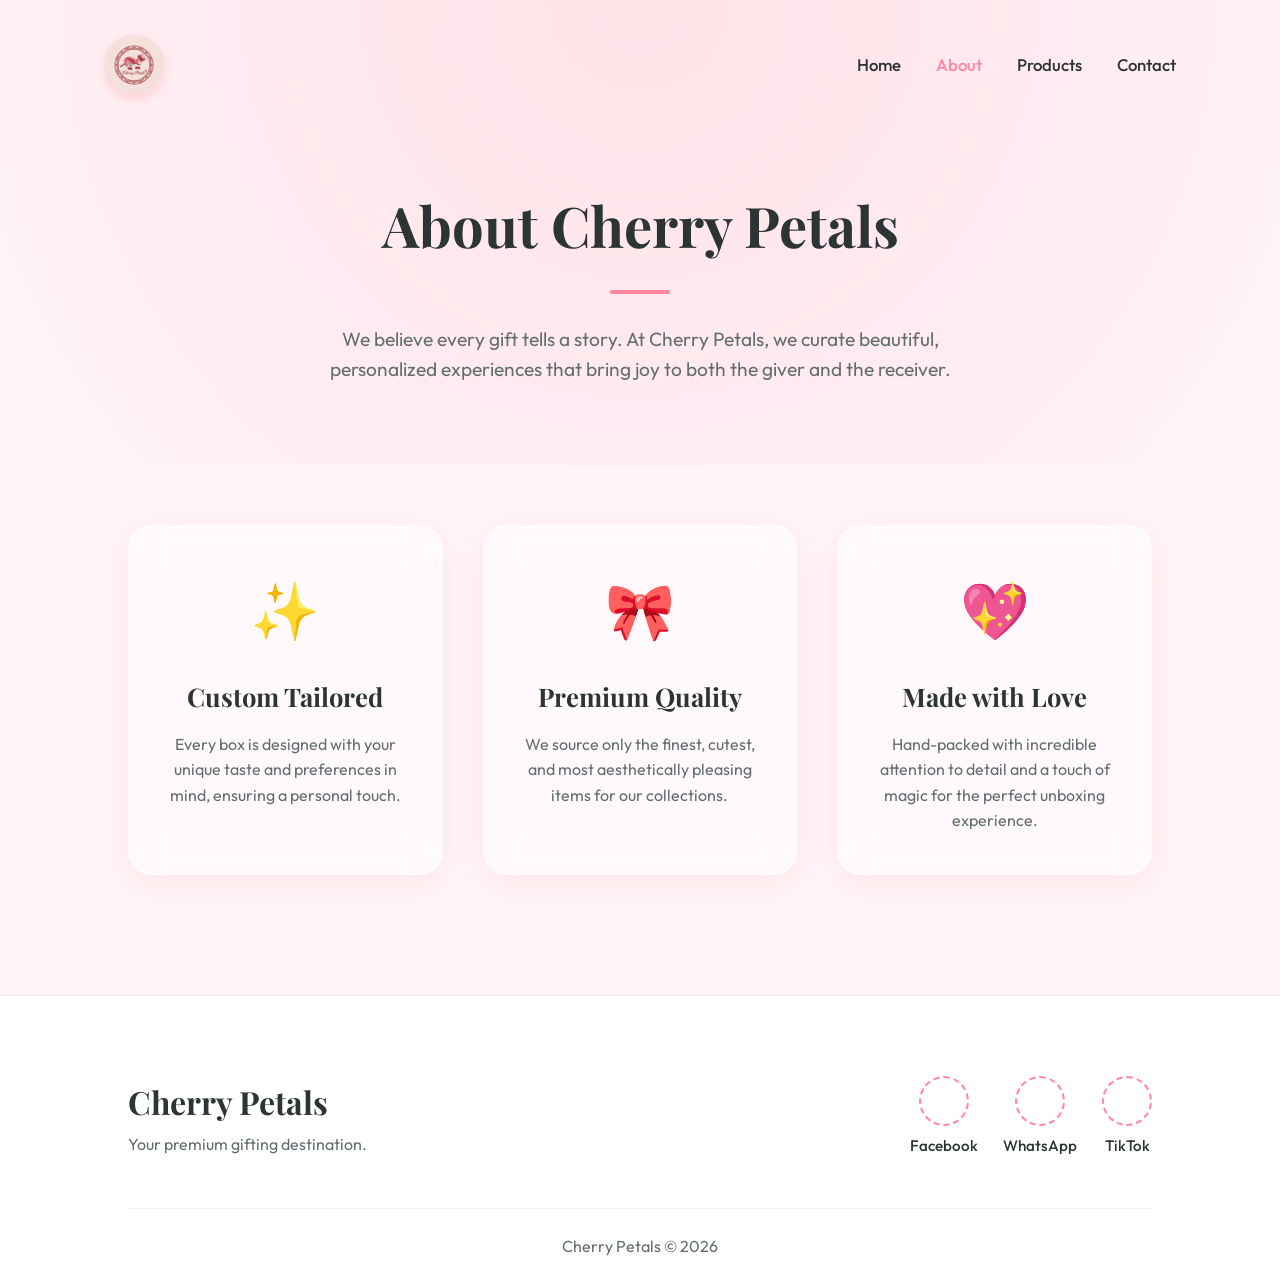
==== about.html @ 0134125d "Initial commit - Cherry Petals commercial website" ====
<!DOCTYPE html>
<html lang="en">
<head>
    <meta charset="UTF-8">
    <meta name="viewport" content="width=device-width, initial-scale=1.0">
    <title>About Us | Cherry Petals</title>
    <meta name="description" content="Learn about Cherry Petals and why we curate the most beautiful gift boxes.">
    <link rel="preconnect" href="https://fonts.googleapis.com">
    <link rel="preconnect" href="https://fonts.gstatic.com" crossorigin>
    <link href="https://fonts.googleapis.com/css2?family=Outfit:wght@300;400;500;600&family=Playfair+Display:ital,wght@0,500;0,700;1,500&display=swap" rel="stylesheet">
    <link rel="stylesheet" href="styles.css">
    <style>
        .page-header {
            padding: 180px 10% 80px;
            text-align: center;
            background: radial-gradient(circle at top, #ffe1e8, var(--color-bg));
        }
        .page-header h1 {
            font-size: 3.5rem;
            margin-bottom: 20px;
        }
    </style>
</head>
<body>
    <nav class="glass-nav">
        <a href="index.html" class="logo-link">
            <img src="logo.jpg" alt="Cherry Petals Logo" class="logo-img">
        </a>
        <ul class="nav-links">
            <li><a href="index.html">Home</a></li>
            <li><a href="about.html" class="active">About</a></li>
            <li><a href="products.html">Products</a></li>
            <li><a href="contact.html">Contact</a></li>
        </ul>
    </nav>

    <header class="page-header">
        <div class="fade-in">
            <h1>About Cherry Petals</h1>
            <div class="underline"></div>
            <p style="margin-top: 30px; font-size: 1.2rem; max-width: 700px; margin-left: auto; margin-right: auto;">We believe every gift tells a story. At Cherry Petals, we curate beautiful, personalized experiences that bring joy to both the giver and the receiver.</p>
        </div>
    </header>

    <section class="about section-padding" style="padding-top: 60px;">
        <div class="about-grid">
            <div class="about-card glass fade-in">
                <div class="icon">✨</div>
                <h3>Custom Tailored</h3>
                <p>Every box is designed with your unique taste and preferences in mind, ensuring a personal touch.</p>
            </div>
            <div class="about-card glass fade-in delay-1">
                <div class="icon">🎀</div>
                <h3>Premium Quality</h3>
                <p>We source only the finest, cutest, and most aesthetically pleasing items for our collections.</p>
            </div>
            <div class="about-card glass fade-in delay-2">
                <div class="icon">💖</div>
                <h3>Made with Love</h3>
                <p>Hand-packed with incredible attention to detail and a touch of magic for the perfect unboxing experience.</p>
            </div>
        </div>
    </section>

    <footer class="footer">
        <div class="footer-content">
            <div class="footer-brand">
                <h2>Cherry Petals</h2>
                <p>Your premium gifting destination.</p>
            </div>
            <div class="social-links">
                <a href="https://www.facebook.com/share/1LGD14v7tM/?mibextid=wwXIfr" target="_blank" class="social-link-btn" aria-label="Facebook">
                    <span class="social-icon icon-facebook"></span>
                    <span class="social-name">Facebook</span>
                </a>
                <a href="https://wa.me/message/VE3ZSJIRPRCED1" target="_blank" class="social-link-btn" aria-label="WhatsApp">
                    <span class="social-icon icon-whatsapp"></span>
                    <span class="social-name">WhatsApp</span>
                </a>
                <a href="https://www.tiktok.com/@cherrypetals.lk?_r=1&_d=eg89a3f0jg91gm&sec_uid=MS4wLjABAAAACxtYW-KMU2tDMF90jdB__lsEaH--p1K-cIGL5XS49ApT7owlwa-7-KqRl5Gn8ZcJ&share_author_id=7610807435310695444&sharer_language=en&source=h5_m&u_code=db12d05f31i88l&item_author_type=2&utm_source=copy&tt_from=copy&enable_checksum=1&utm_medium=ios&share_link_id=8C6FF704-BF75-47BC-959C-82381703C71C&user_id=6794592670955717637&sec_user_id=MS4wLjABAAAAMgBlQ-HchUgLqjPi6_clXM1JOXq6gWkn93S_bmZo5ovNsRGbRbEDdUxbeBIaihMK&social_share_type=5&ug_btm=b2878,b5836&utm_campaign=client_share&share_app_id=1233." target="_blank" class="social-link-btn" aria-label="TikTok">
                    <span class="social-icon icon-tiktok"></span>
                    <span class="social-name">TikTok</span>
                </a>
            </div>
        </div>
        <div class="footer-bottom">
            <p>Cherry Petals &copy; 2026</p>
        </div>
    </footer>

    <script src="script.js"></script>
</body>
</html>
---- styles.css ----
:root {
    --color-bg: #fff5f7;
    --color-primary: #ffb7c5;
    --color-primary-dark: #ff85a1;
    --color-text: #2d3436;
    --color-text-light: #636e72;
    --color-white: #ffffff;
    
    --glass-bg: rgba(255, 255, 255, 0.45);
    --glass-border: rgba(255, 255, 255, 0.7);
    --glass-shadow: 0 8px 32px 0 rgba(255, 183, 197, 0.25);
    
    --font-heading: 'Playfair Display', serif;
    --font-body: 'Outfit', sans-serif;
}

* {
    margin: 0;
    padding: 0;
    box-sizing: border-box;
}

body {
    font-family: var(--font-body);
    background-color: var(--color-bg);
    color: var(--color-text);
    line-height: 1.6;
    overflow-x: hidden;
}

html {
    scroll-behavior: smooth;
}

/* Glassmorphism Utility */
.glass {
    background: var(--glass-bg);
    backdrop-filter: blur(16px);
    -webkit-backdrop-filter: blur(16px);
    border: 1px solid var(--glass-border);
    box-shadow: var(--glass-shadow);
    border-radius: 24px;
}

/* Typography */
h1, h2, h3 {
    font-family: var(--font-heading);
    color: var(--color-text);
}

p {
    color: var(--color-text-light);
}

.section-padding {
    padding: 120px 10%;
}

.section-title {
    text-align: center;
    margin-bottom: 60px;
}

.section-title h2 {
    font-size: 2.8rem;
    margin-bottom: 15px;
}

.underline {
    width: 60px;
    height: 4px;
    background: var(--color-primary-dark);
    margin: 0 auto;
    border-radius: 4px;
}

/* Buttons */
.btn-primary {
    display: inline-block;
    padding: 14px 32px;
    background: linear-gradient(135deg, var(--color-primary), var(--color-primary-dark));
    color: var(--color-white);
    text-decoration: none;
    border-radius: 50px;
    font-weight: 600;
    transition: transform 0.3s ease, box-shadow 0.3s ease;
    border: none;
    cursor: pointer;
}

.btn-primary:hover {
    transform: translateY(-3px);
    box-shadow: 0 10px 20px rgba(255, 133, 161, 0.4);
}

.btn-outline {
    display: inline-block;
    padding: 12px 28px;
    background: transparent;
    color: var(--color-primary-dark);
    text-decoration: none;
    border-radius: 50px;
    font-weight: 600;
    transition: all 0.3s ease;
    border: 2px solid var(--color-primary-dark);
    cursor: pointer;
}

.btn-outline:hover {
    background: var(--color-primary-dark);
    color: var(--color-white);
}

/* Navigation */
.glass-nav {
    position: fixed;
    top: 20px;
    left: 50%;
    transform: translateX(-50%);
    width: 90%;
    max-width: 1200px;
    display: flex;
    justify-content: space-between;
    align-items: center;
    padding: 15px 40px;
    z-index: 1000;
    border-radius: 50px;
}

.logo-link {
    display: flex;
    align-items: center;
    text-decoration: none;
    transition: transform 0.3s ease;
}

.logo-link:hover {
    transform: scale(1.05);
}

.logo-img {
    height: 60px;
    width: 60px;
    object-fit: cover;
    border-radius: 50%;
    box-shadow: 0 4px 10px rgba(255, 133, 161, 0.3);
}

.nav-links {
    display: flex;
    list-style: none;
    gap: 35px;
}

.nav-links a {
    text-decoration: none;
    color: var(--color-text);
    font-weight: 500;
    font-size: 1.05rem;
    transition: color 0.3s ease;
}

.nav-links a:hover,
.nav-links a.active {
    color: var(--color-primary-dark);
}

/* Hero Section */
.hero {
    min-height: 100vh;
    display: flex;
    align-items: center;
    justify-content: space-between;
    position: relative;
    overflow: hidden;
    gap: 40px;
    background: radial-gradient(circle at top right, #ffe1e8, var(--color-bg));
}

.hero::before {
    content: '';
    position: absolute;
    width: 600px;
    height: 600px;
    background: var(--color-primary);
    border-radius: 50%;
    filter: blur(180px);
    top: -150px;
    right: -100px;
    opacity: 0.4;
    z-index: -1;
}

.hero-content {
    flex: 1;
    padding: 50px;
    z-index: 10;
}

.hero-content h1 {
    font-size: 4.5rem;
    line-height: 1.1;
    margin-bottom: 25px;
    color: var(--color-text);
}

.hero-content p {
    font-size: 1.25rem;
    margin-bottom: 35px;
}

.hero-image {
    flex: 1;
    display: flex;
    justify-content: center;
    align-items: center;
    position: relative;
}

.hero-image img {
    width: 100%;
    max-width: 550px;
    border-radius: 30px;
    box-shadow: 0 25px 50px rgba(0,0,0,0.1);
    transform: rotate(2deg);
    transition: transform 0.6s cubic-bezier(0.175, 0.885, 0.32, 1.275);
}

.hero-image img:hover {
    transform: rotate(0deg) scale(1.03);
}

/* About Section */
.about-grid {
    display: grid;
    grid-template-columns: repeat(auto-fit, minmax(280px, 1fr));
    gap: 40px;
}

.about-card {
    padding: 40px 30px;
    text-align: center;
    transition: transform 0.4s ease, box-shadow 0.4s ease;
}

.about-card:hover {
    transform: translateY(-12px);
    box-shadow: 0 15px 40px rgba(255, 183, 197, 0.4);
}

.icon {
    font-size: 3.5rem;
    margin-bottom: 20px;
}

.about-card h3 {
    margin-bottom: 15px;
    font-size: 1.6rem;
}

/* Products Section */
.product-grid {
    display: grid;
    grid-template-columns: repeat(auto-fit, minmax(350px, 1fr));
    gap: 50px;
}

.product-card {
    padding: 25px;
    display: flex;
    flex-direction: column;
    gap: 25px;
    transition: transform 0.4s ease, box-shadow 0.4s ease;
}

.product-card:hover {
    transform: translateY(-8px);
    box-shadow: 0 15px 40px rgba(255, 183, 197, 0.4);
}

.product-image img {
    width: 100%;
    height: 350px;
    object-fit: cover;
    border-radius: 18px;
}

.product-info {
    padding: 10px;
    text-align: center;
}

.product-info h3 {
    margin-bottom: 12px;
    font-size: 1.8rem;
}

.product-info p {
    margin-bottom: 25px;
}

/* Footer */
.footer {
    background: var(--color-white);
    padding: 80px 10% 25px;
    border-top: 1px solid rgba(255, 183, 197, 0.3);
}

.footer-content {
    display: flex;
    justify-content: space-between;
    align-items: center;
    margin-bottom: 50px;
    flex-wrap: wrap;
    gap: 30px;
}

.footer-brand h2 {
    font-size: 2rem;
    margin-bottom: 5px;
}

.social-links {
    display: flex;
    gap: 25px;
}

.social-link-btn {
    display: flex;
    flex-direction: column;
    align-items: center;
    text-decoration: none;
    gap: 8px;
    color: var(--color-text);
    transition: transform 0.3s ease, color 0.3s ease;
}

.social-link-btn:hover {
    transform: translateY(-5px);
    color: var(--color-primary-dark);
}

.social-icon {
    display: inline-block;
    width: 50px;
    height: 50px;
    border: 2px dashed var(--color-primary-dark);
    border-radius: 50%;
    transition: transform 0.3s ease, background-color 0.3s ease;
    /* You can add your images later, e.g., background-image: url('my_img.png'); background-size: cover; */
}

.social-link-btn:hover .social-icon {
    transform: scale(1.1);
    background-color: rgba(255, 133, 161, 0.1);
}

.social-name {
    font-size: 0.95rem;
    font-weight: 500;
}

.footer-bottom {
    text-align: center;
    padding-top: 25px;
    border-top: 1px solid #f1f2f6;
    color: var(--color-text-light);
}

/* Animations */
.fade-in {
    opacity: 0;
    transform: translateY(40px);
    transition: opacity 0.8s cubic-bezier(0.5, 0, 0, 1), transform 0.8s cubic-bezier(0.5, 0, 0, 1);
}

.fade-in.visible {
    opacity: 1;
    transform: translateY(0);
}

.delay-1 { transition-delay: 0.2s; }
.delay-2 { transition-delay: 0.4s; }

/* Responsive */
@media (max-width: 900px) {
    .hero {
        flex-direction: column;
        text-align: center;
        padding-top: 140px;
    }

    .hero-content {
        padding: 30px;
    }

    .hero-content h1 {
        font-size: 3rem;
    }

    .glass-nav {
        flex-direction: column;
        border-radius: 20px;
        padding: 20px;
    }

    .nav-links {
        margin-top: 20px;
        gap: 20px;
        flex-wrap: wrap;
        justify-content: center;
    }
    
    .section-padding {
        padding: 80px 5%;
    }
}

/* Product Options Styling */
.product-header {
    display: flex;
    justify-content: space-between;
    align-items: center;
    margin-bottom: 15px;
}

.product-header h3 {
    margin-bottom: 0;
    font-size: 1.6rem;
    text-align: left;
}

.price-tag {
    font-size: 1.4rem;
    font-weight: 700;
    color: var(--color-primary-dark);
    font-family: var(--font-heading);
    background: rgba(255, 183, 197, 0.2);
    padding: 5px 15px;
    border-radius: 20px;
}

.product-info p {
    text-align: left;
}

.color-selector {
    margin: 20px 0 25px;
    text-align: left;
}

.selector-label {
    font-size: 0.9rem;
    font-weight: 600;
    margin-bottom: 10px;
    color: var(--color-text);
}

.swatches {
    display: flex;
    gap: 12px;
}

.color-swatch {
    width: 35px;
    height: 35px;
    border-radius: 50%;
    cursor: pointer;
    border: 3px solid transparent;
    box-shadow: 0 4px 10px rgba(0,0,0,0.1);
    transition: all 0.3s ease;
}

.color-swatch:hover {
    transform: scale(1.15);
}

.color-swatch.active {
    border-color: var(--color-text);
    transform: scale(1.15);
}

.active-product-img {
    transition: opacity 0.3s ease;
}
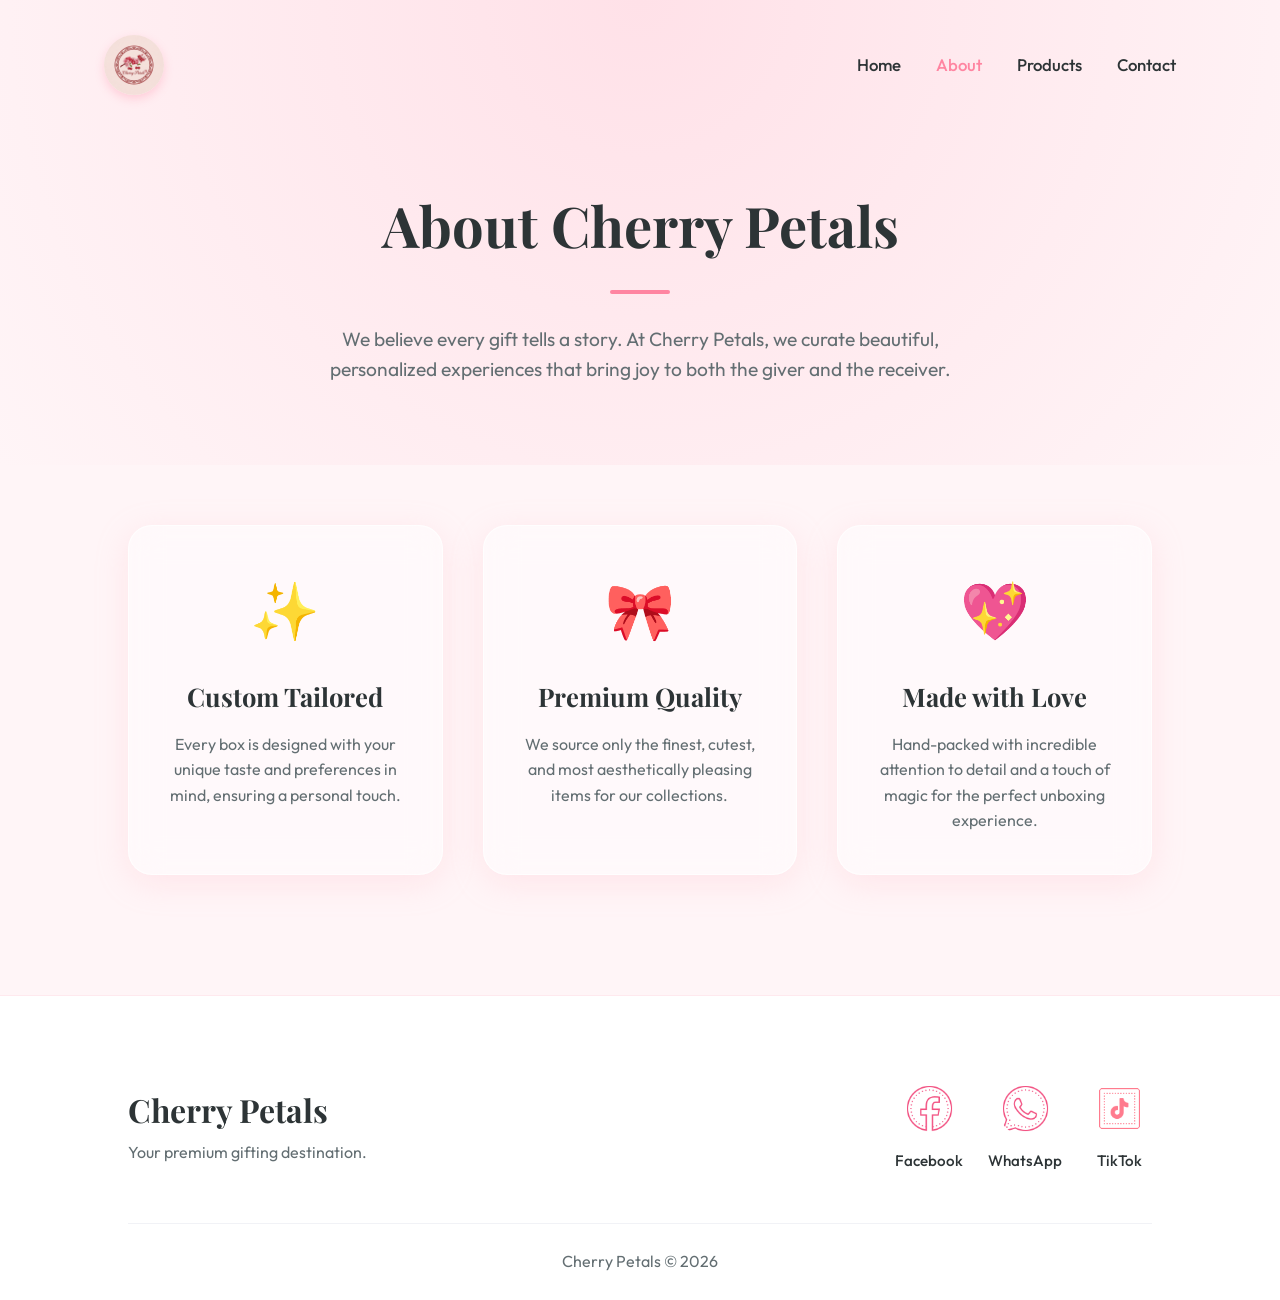
==== commit f5a1b28b: "Social Media Linking Logos Updated" ====
--- a/about.html
+++ b/about.html
@@ -70,15 +70,15 @@
             </div>
             <div class="social-links">
                 <a href="https://www.facebook.com/share/1LGD14v7tM/?mibextid=wwXIfr" target="_blank" class="social-link-btn" aria-label="Facebook">
-                    <span class="social-icon icon-facebook"></span>
+                    <img src="Facebook_icon.png" class="social-icon" alt="Facebook">
                     <span class="social-name">Facebook</span>
                 </a>
                 <a href="https://wa.me/message/VE3ZSJIRPRCED1" target="_blank" class="social-link-btn" aria-label="WhatsApp">
-                    <span class="social-icon icon-whatsapp"></span>
+                    <img src="whatsapp_icon.png" class="social-icon" alt="WhatsApp">
                     <span class="social-name">WhatsApp</span>
                 </a>
                 <a href="https://www.tiktok.com/@cherrypetals.lk?_r=1&_d=eg89a3f0jg91gm&sec_uid=MS4wLjABAAAACxtYW-KMU2tDMF90jdB__lsEaH--p1K-cIGL5XS49ApT7owlwa-7-KqRl5Gn8ZcJ&share_author_id=7610807435310695444&sharer_language=en&source=h5_m&u_code=db12d05f31i88l&item_author_type=2&utm_source=copy&tt_from=copy&enable_checksum=1&utm_medium=ios&share_link_id=8C6FF704-BF75-47BC-959C-82381703C71C&user_id=6794592670955717637&sec_user_id=MS4wLjABAAAAMgBlQ-HchUgLqjPi6_clXM1JOXq6gWkn93S_bmZo5ovNsRGbRbEDdUxbeBIaihMK&social_share_type=5&ug_btm=b2878,b5836&utm_campaign=client_share&share_app_id=1233." target="_blank" class="social-link-btn" aria-label="TikTok">
-                    <span class="social-icon icon-tiktok"></span>
+                    <img src="tiktok_icon.png" class="social-icon" alt="TikTok">
                     <span class="social-name">TikTok</span>
                 </a>
             </div>
--- a/styles.css
+++ b/styles.css
@@ -342,17 +342,26 @@
 
 .social-icon {
     display: inline-block;
-    width: 50px;
-    height: 50px;
-    border: 2px dashed var(--color-primary-dark);
+    width: 65px;
+    height: 65px;
+    object-fit: contain;
+    padding: 5px; /* Add slight padding to prevent cropping while containing */
+    transition: transform 0.3s ease, filter 0.3s ease;
     border-radius: 50%;
-    transition: transform 0.3s ease, background-color 0.3s ease;
-    /* You can add your images later, e.g., background-image: url('my_img.png'); background-size: cover; */
+}
+
+img[alt="TikTok"].social-icon {
+    /* Filters to change black/gold to match var(--color-primary-dark) #ff85a1 */
+    filter: brightness(0) saturate(100%) invert(67%) sepia(21%) saturate(2250%) hue-rotate(305deg) brightness(101%) contrast(102%);
 }
 
 .social-link-btn:hover .social-icon {
     transform: scale(1.1);
-    background-color: rgba(255, 133, 161, 0.1);
+    filter: drop-shadow(0 4px 8px rgba(255, 133, 161, 0.4));
+}
+
+.social-link-btn:hover img[alt="TikTok"].social-icon {
+    filter: brightness(0) saturate(100%) invert(67%) sepia(21%) saturate(2250%) hue-rotate(305deg) brightness(101%) contrast(102%) drop-shadow(0 4px 8px rgba(255, 133, 161, 0.4));
 }
 
 .social-name {
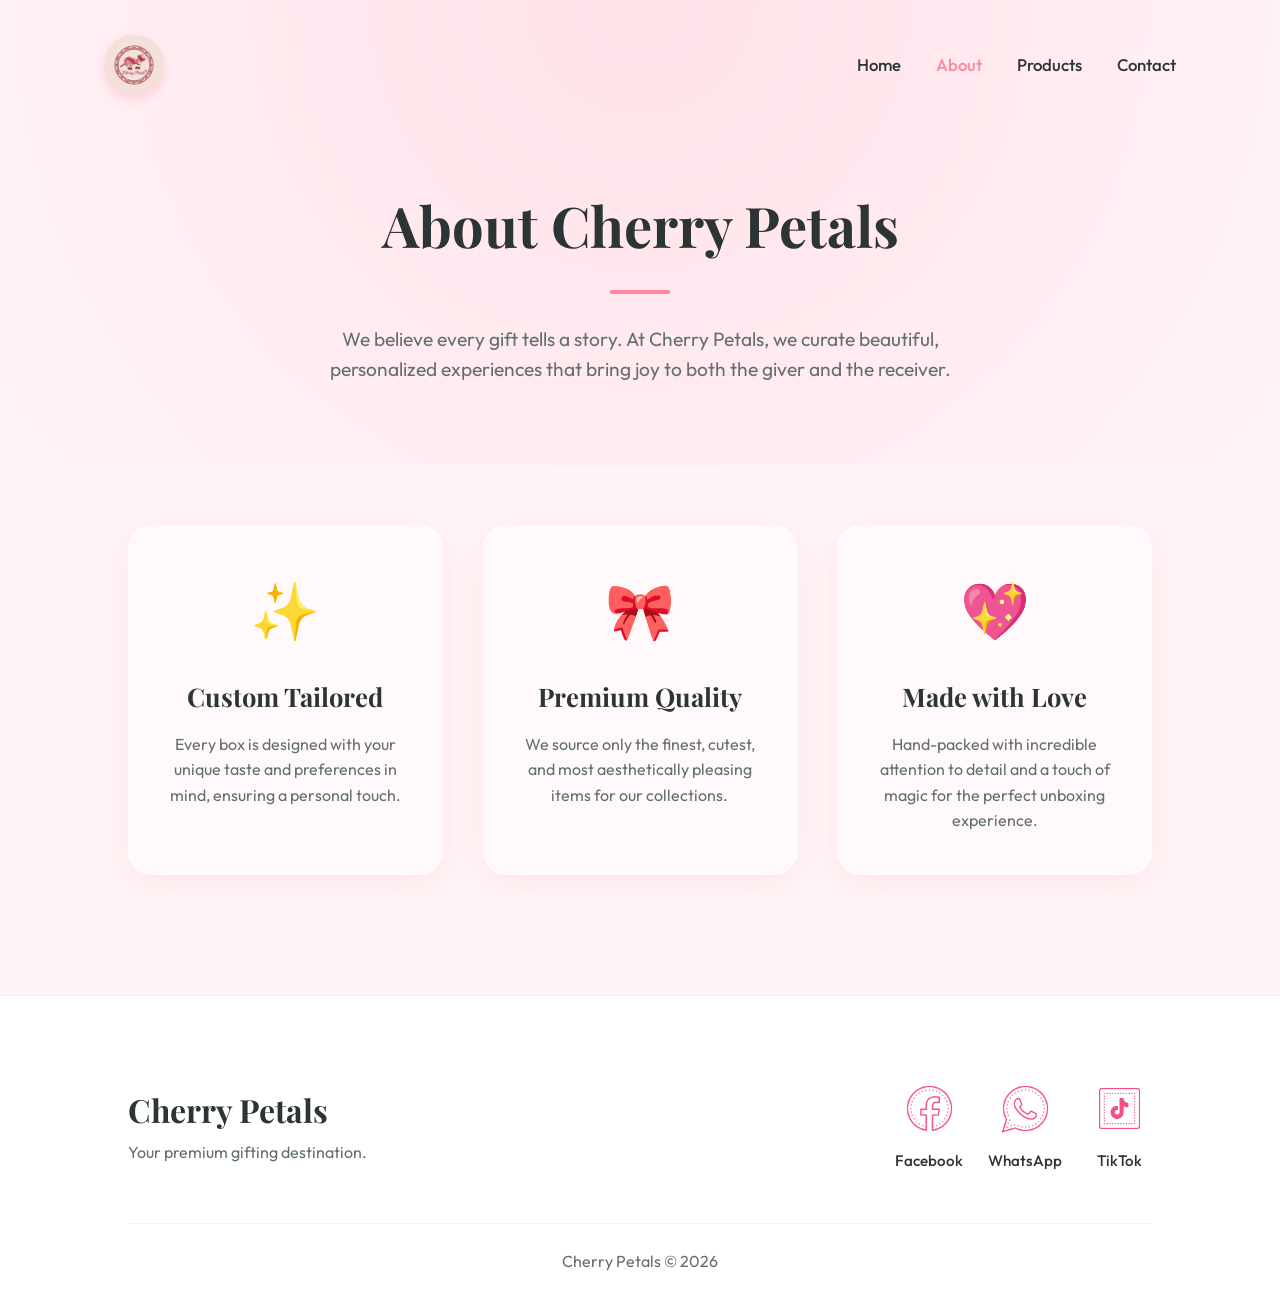
==== commit a733ab2f: "Sort Used Images" ====
--- a/about.html
+++ b/about.html
@@ -24,7 +24,7 @@
 <body>
     <nav class="glass-nav">
         <a href="index.html" class="logo-link">
-            <img src="logo.jpg" alt="Cherry Petals Logo" class="logo-img">
+            <img src="images/logo.jpg" alt="Cherry Petals Logo" class="logo-img">
         </a>
         <ul class="nav-links">
             <li><a href="index.html">Home</a></li>
@@ -70,15 +70,15 @@
             </div>
             <div class="social-links">
                 <a href="https://www.facebook.com/share/1LGD14v7tM/?mibextid=wwXIfr" target="_blank" class="social-link-btn" aria-label="Facebook">
-                    <img src="Facebook_icon.png" class="social-icon" alt="Facebook">
+                    <img src="images/Facebook_icon.png" class="social-icon" alt="Facebook">
                     <span class="social-name">Facebook</span>
                 </a>
                 <a href="https://wa.me/message/VE3ZSJIRPRCED1" target="_blank" class="social-link-btn" aria-label="WhatsApp">
-                    <img src="whatsapp_icon.png" class="social-icon" alt="WhatsApp">
+                    <img src="images/whatsapp_icon.png" class="social-icon" alt="WhatsApp">
                     <span class="social-name">WhatsApp</span>
                 </a>
                 <a href="https://www.tiktok.com/@cherrypetals.lk?_r=1&_d=eg89a3f0jg91gm&sec_uid=MS4wLjABAAAACxtYW-KMU2tDMF90jdB__lsEaH--p1K-cIGL5XS49ApT7owlwa-7-KqRl5Gn8ZcJ&share_author_id=7610807435310695444&sharer_language=en&source=h5_m&u_code=db12d05f31i88l&item_author_type=2&utm_source=copy&tt_from=copy&enable_checksum=1&utm_medium=ios&share_link_id=8C6FF704-BF75-47BC-959C-82381703C71C&user_id=6794592670955717637&sec_user_id=MS4wLjABAAAAMgBlQ-HchUgLqjPi6_clXM1JOXq6gWkn93S_bmZo5ovNsRGbRbEDdUxbeBIaihMK&social_share_type=5&ug_btm=b2878,b5836&utm_campaign=client_share&share_app_id=1233." target="_blank" class="social-link-btn" aria-label="TikTok">
-                    <img src="tiktok_icon.png" class="social-icon" alt="TikTok">
+                    <img src="images/tiktok_icon.png" class="social-icon" alt="TikTok">
                     <span class="social-name">TikTok</span>
                 </a>
             </div>
--- a/styles.css
+++ b/styles.css
@@ -347,21 +347,11 @@
     object-fit: contain;
     padding: 5px; /* Add slight padding to prevent cropping while containing */
     transition: transform 0.3s ease, filter 0.3s ease;
-    border-radius: 50%;
-}
-
-img[alt="TikTok"].social-icon {
-    /* Filters to change black/gold to match var(--color-primary-dark) #ff85a1 */
-    filter: brightness(0) saturate(100%) invert(67%) sepia(21%) saturate(2250%) hue-rotate(305deg) brightness(101%) contrast(102%);
 }
 
 .social-link-btn:hover .social-icon {
     transform: scale(1.1);
     filter: drop-shadow(0 4px 8px rgba(255, 133, 161, 0.4));
-}
-
-.social-link-btn:hover img[alt="TikTok"].social-icon {
-    filter: brightness(0) saturate(100%) invert(67%) sepia(21%) saturate(2250%) hue-rotate(305deg) brightness(101%) contrast(102%) drop-shadow(0 4px 8px rgba(255, 133, 161, 0.4));
 }
 
 .social-name {
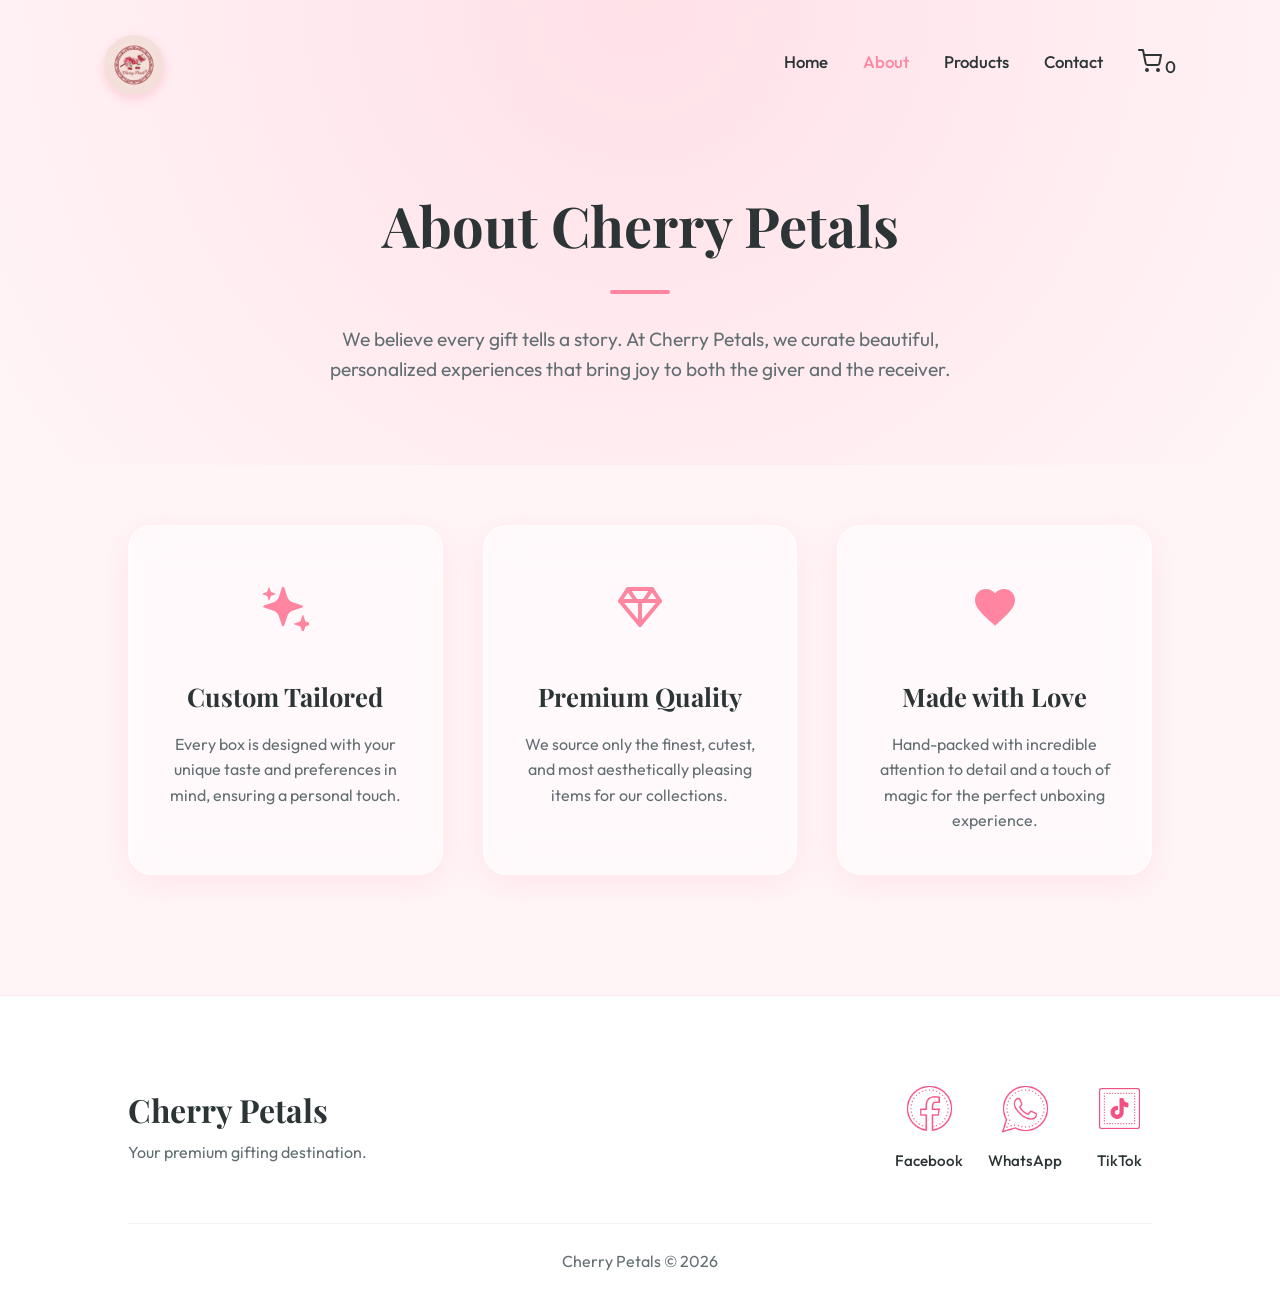
==== commit 15e4f8e5: "User can view the cart" ====
--- a/about.html
+++ b/about.html
@@ -31,6 +31,16 @@
             <li><a href="about.html" class="active">About</a></li>
             <li><a href="products.html">Products</a></li>
             <li><a href="contact.html">Contact</a></li>
+            <li>
+                <a href="cart.html" class="cart-link" id="cart-nav-link" aria-label="Cart">
+                    <svg width="24" height="24" viewBox="0 0 24 24" fill="none" stroke="var(--color-text)" stroke-width="2" stroke-linecap="round" stroke-linejoin="round" class="cart-icon">
+                        <circle cx="9" cy="21" r="1"></circle>
+                        <circle cx="20" cy="21" r="1"></circle>
+                        <path d="M1 1h4l2.68 13.39a2 2 0 0 0 2 1.61h9.72a2 2 0 0 0 2-1.61L23 6H6"></path>
+                    </svg>
+                    <span class="cart-badge" id="cart-count">0</span>
+                </a>
+            </li>
         </ul>
     </nav>
 
@@ -45,17 +55,35 @@
     <section class="about section-padding" style="padding-top: 60px;">
         <div class="about-grid">
             <div class="about-card glass fade-in">
-                <div class="icon">✨</div>
+                <div class="icon">
+                    <svg width="48" height="48" viewBox="0 0 24 24" fill="var(--color-primary-dark)" xmlns="http://www.w3.org/2000/svg">
+                        <path d="M11.6,2.2l1.6,4.8c0.4,1.2,1.4,2.2,2.6,2.6l4.8,1.6c0.5,0.2,0.5,0.9,0,1.1l-4.8,1.6c-1.2,0.4-2.2,1.4-2.6,2.6l-1.6,4.8c-0.2,0.5-0.9,0.5-1.1,0l-1.6-4.8c-0.4-1.2-1.4-2.2-2.6-2.6l-4.8-1.6c-0.5-0.2-0.5-0.9,0-1.1l4.8-1.6c1.2-0.4,2.2-1.4,2.6-2.6l1.6-4.8C10.6,1.7,11.3,1.7,11.6,2.2z"/>
+                        <path d="M21.2,16.2l0.8,2.4c0.1,0.4,0.4,0.7,0.8,0.8l2.4,0.8c0.2,0.1,0.2,0.4,0,0.5l-2.4,0.8c-0.4,0.1-0.7,0.4-0.8,0.8l-0.8,2.4c-0.1,0.2-0.4,0.2-0.5,0l-0.8-2.4c-0.1-0.4-0.4-0.7-0.8-0.8l-2.4-0.8c-0.2-0.1-0.2-0.4,0-0.5l2.4-0.8c0.4-0.1,0.7-0.4,0.8-0.8l0.8-2.4C20.8,16,21,16,21.2,16.2z"/>
+                        <path d="M4.2,2.2l0.6,1.8c0.1,0.3,0.3,0.5,0.6,0.6l1.8,0.6c0.2,0.1,0.2,0.3,0,0.4L5.4,6.2C5.1,6.3,4.9,6.5,4.8,6.8L4.2,8.6C4.1,8.8,3.9,8.8,3.8,8.6L3.2,6.8C3.1,6.5,2.9,6.3,2.6,6.2L0.8,5.6C0.6,5.5,0.6,5.3,0.8,5.2l1.8-0.6c0.3-0.1,0.5-0.3,0.6-0.6l0.6-1.8C3.9,2.1,4.1,2.1,4.2,2.2z"/>
+                    </svg>
+                </div>
                 <h3>Custom Tailored</h3>
                 <p>Every box is designed with your unique taste and preferences in mind, ensuring a personal touch.</p>
             </div>
             <div class="about-card glass fade-in delay-1">
-                <div class="icon">🎀</div>
+                <div class="icon">
+                    <svg width="48" height="48" viewBox="0 0 24 24" fill="none" stroke="var(--color-primary-dark)" stroke-width="2" stroke-linecap="round" stroke-linejoin="round" xmlns="http://www.w3.org/2000/svg">
+                        <path d="M6 3h12l4 6-10 12L2 9l4-6z"/>
+                        <path d="M2 9h20"/>
+                        <path d="M12 21V9"/>
+                        <path d="M6 3l4 6"/>
+                        <path d="M18 3l-4 6"/>
+                    </svg>
+                </div>
                 <h3>Premium Quality</h3>
                 <p>We source only the finest, cutest, and most aesthetically pleasing items for our collections.</p>
             </div>
             <div class="about-card glass fade-in delay-2">
-                <div class="icon">💖</div>
+                <div class="icon">
+                    <svg width="48" height="48" viewBox="0 0 24 24" fill="var(--color-primary-dark)" xmlns="http://www.w3.org/2000/svg">
+                        <path d="M12 21.35l-1.45-1.32C5.4 15.36 2 12.28 2 8.5 2 5.42 4.42 3 7.5 3c1.74 0 3.41.81 4.5 2.09C13.09 3.81 14.76 3 16.5 3 19.58 3 22 5.42 22 8.5c0 3.78-3.4 6.86-8.55 11.54L12 21.35z"/>
+                    </svg>
+                </div>
                 <h3>Made with Love</h3>
                 <p>Hand-packed with incredible attention to detail and a touch of magic for the perfect unboxing experience.</p>
             </div>
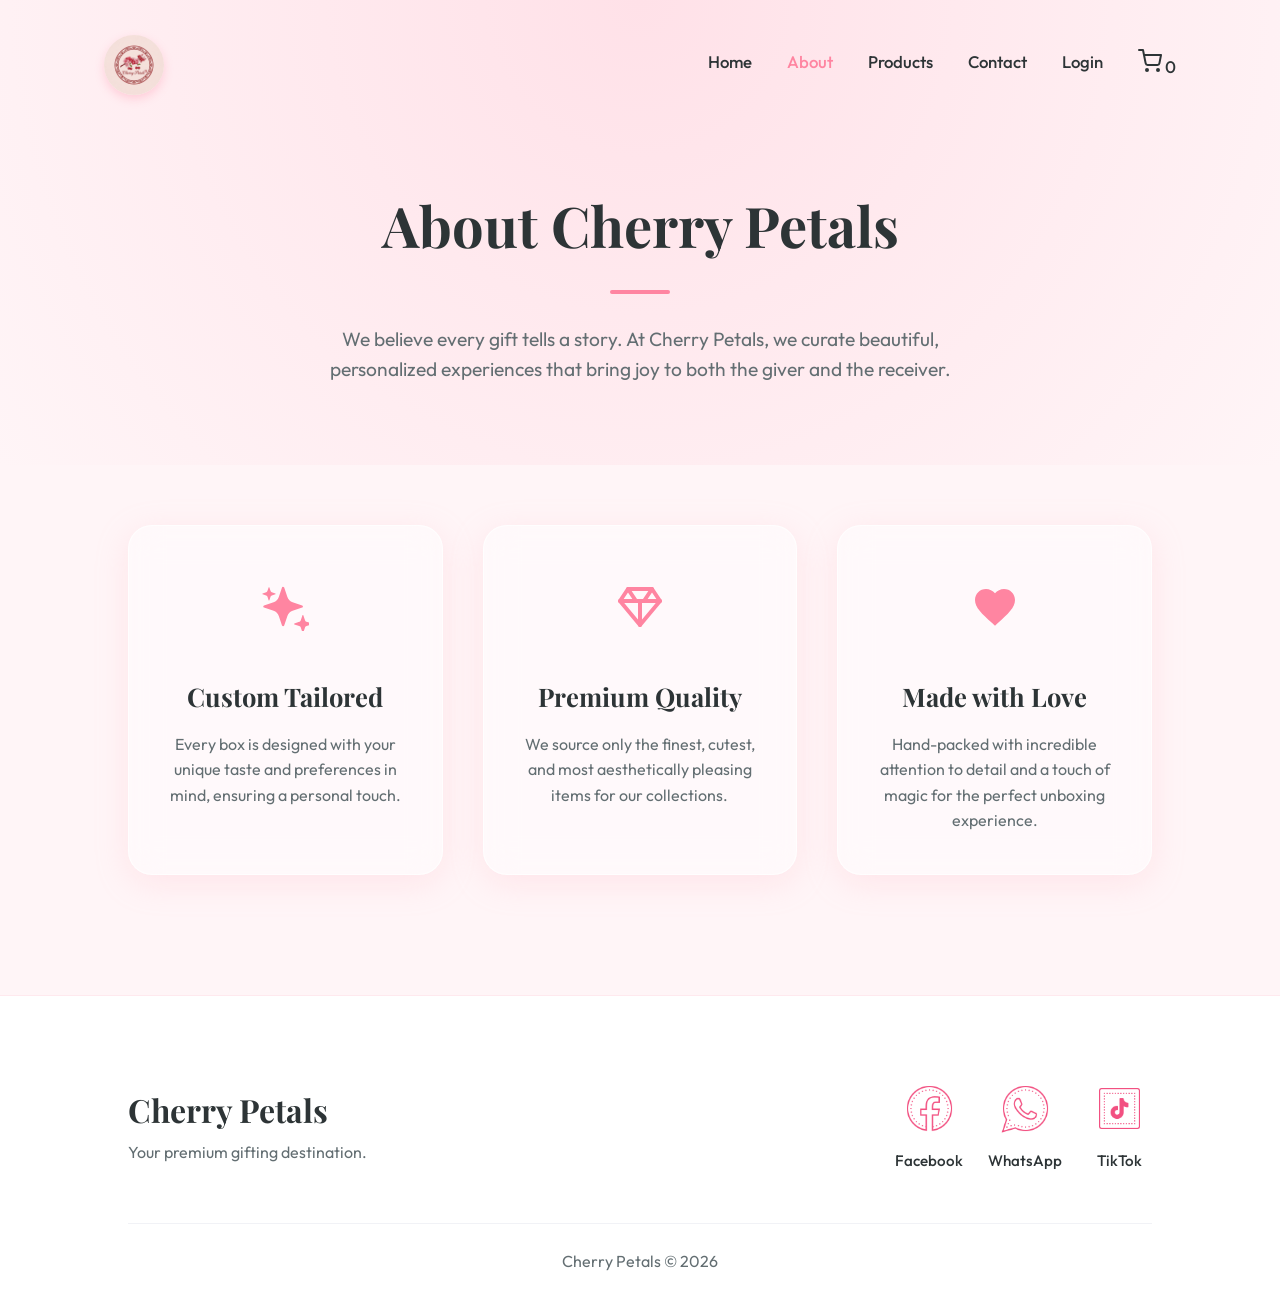
==== commit fa7e3f93: "Added Log in Page and Sign Up Page" ====
--- a/about.html
+++ b/about.html
@@ -31,6 +31,7 @@
             <li><a href="about.html" class="active">About</a></li>
             <li><a href="products.html">Products</a></li>
             <li><a href="contact.html">Contact</a></li>
+            <li><a href="login.html">Login</a></li>
             <li>
                 <a href="cart.html" class="cart-link" id="cart-nav-link" aria-label="Cart">
                     <svg width="24" height="24" viewBox="0 0 24 24" fill="none" stroke="var(--color-text)" stroke-width="2" stroke-linecap="round" stroke-linejoin="round" class="cart-icon">
